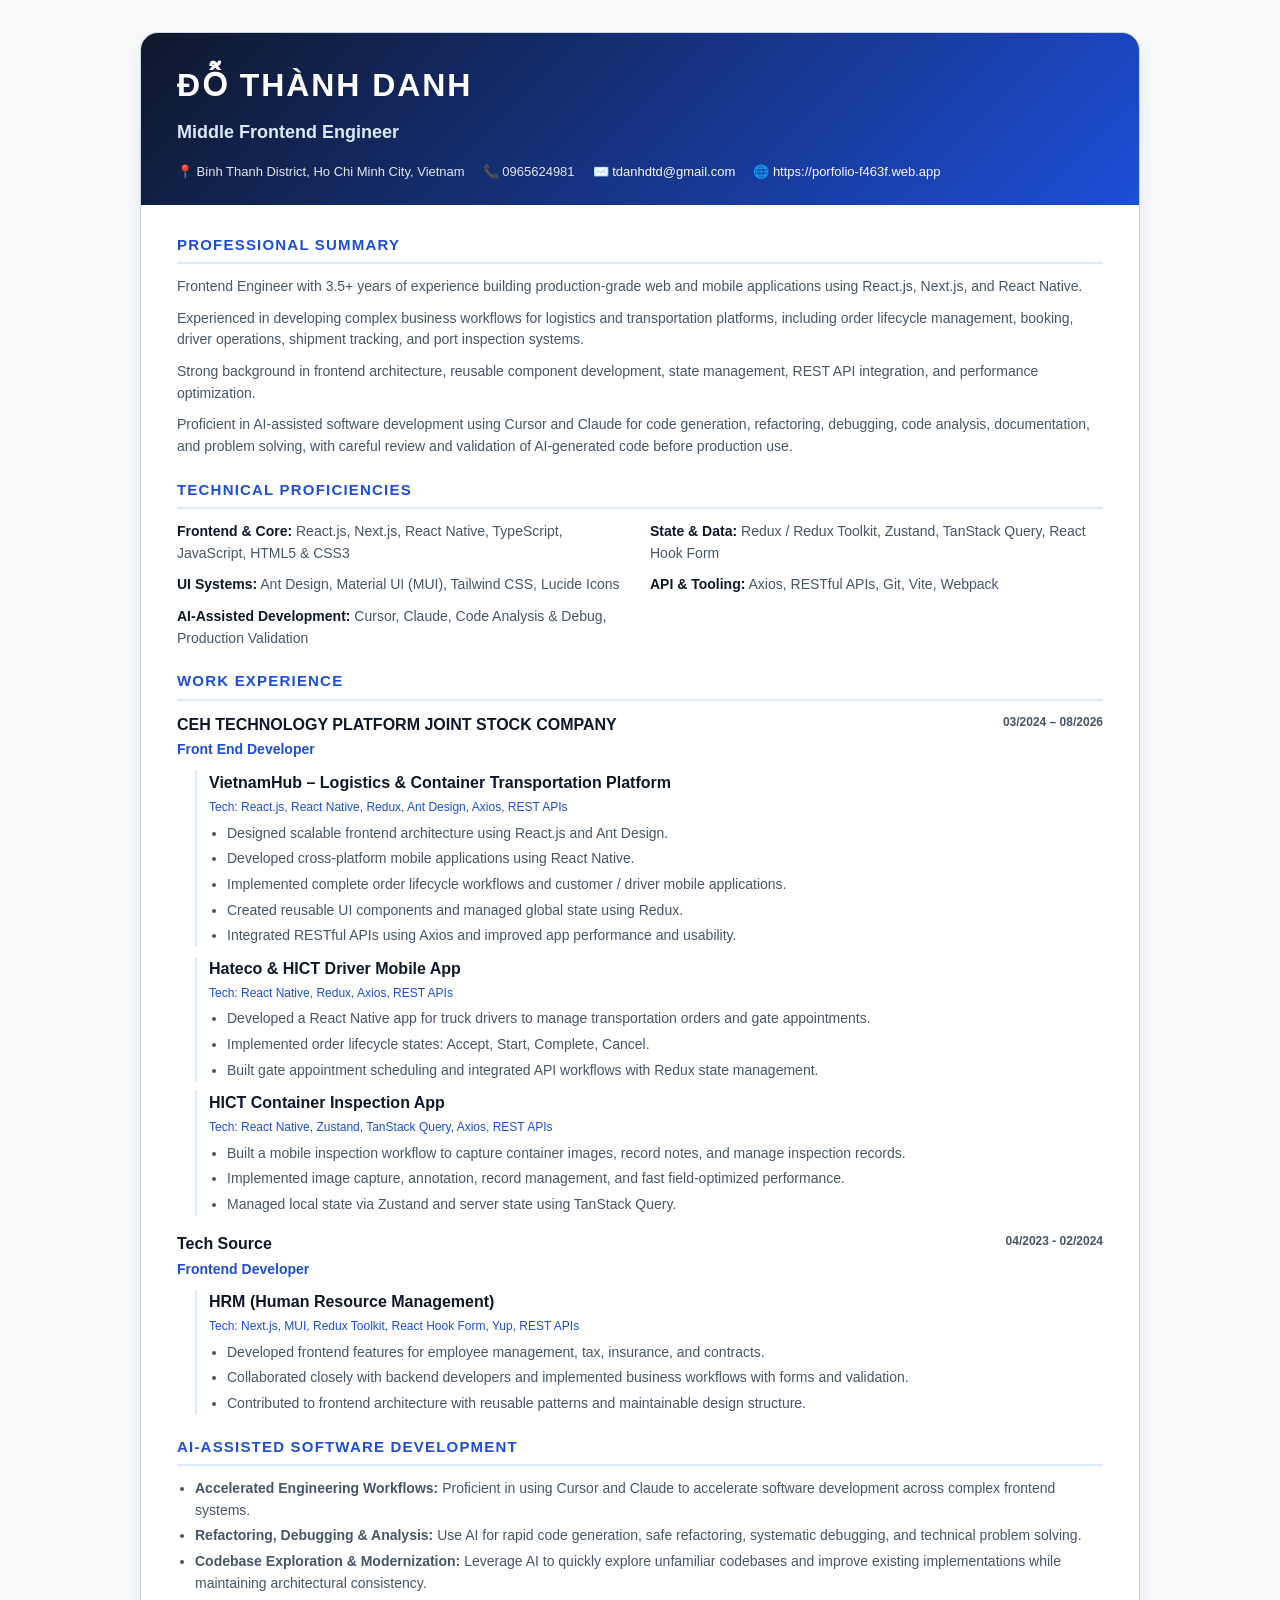
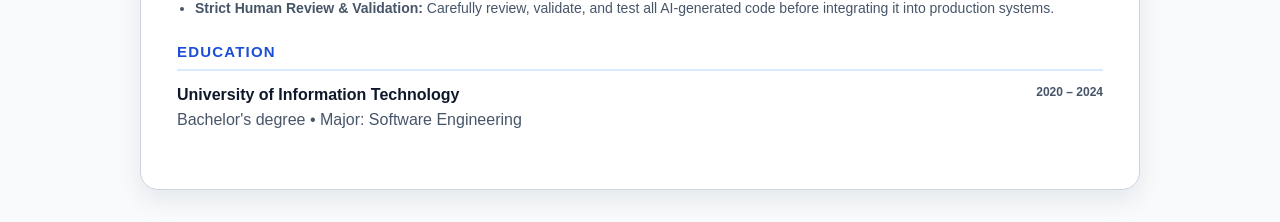
==== public/CV_Do_Thanh_Danh_Frontend_Engineer.html @ 3143d305 "feat: add portfolio data, types, and CV download functionality - Created portfolioData.ts to store p" ====
<!DOCTYPE html>
<html lang="en">
  <head>
    <meta charset="UTF-8" />
    <meta name="viewport" content="width=device-width, initial-scale=1.0" />
    <title>CV - Đỗ Thành Danh | Frontend Engineer</title>
    <style>
      :root {
        --bg: #f8fafc;
        --panel: #ffffff;
        --primary: #1d4ed8;
        --primary-soft: #dbeafe;
        --text: #0f172a;
        --muted: #475569;
        --line: #cbd5e1;
        --accent: #0f172a;
      }

      * { box-sizing: border-box; }
      body {
        margin: 0;
        background: var(--bg);
        color: var(--text);
        font-family: Arial, Helvetica, sans-serif;
        line-height: 1.55;
      }
      .page {
        max-width: 1000px;
        margin: 32px auto;
        background: var(--panel);
        border: 1px solid var(--line);
        box-shadow: 0 10px 25px rgba(15, 23, 42, 0.08);
        border-radius: 18px;
        overflow: hidden;
      }
      .header {
        background: linear-gradient(135deg, #0f172a 0%, #1d4ed8 100%);
        color: white;
        padding: 28px 36px 22px;
      }
      h1 {
        margin: 0;
        font-size: 32px;
        letter-spacing: 0.06em;
        text-transform: uppercase;
      }
      .subtitle {
        margin-top: 8px;
        font-size: 18px;
        color: #dbeafe;
        font-weight: 600;
      }
      .contact {
        display: flex;
        flex-wrap: wrap;
        gap: 10px 18px;
        margin-top: 16px;
        font-size: 13px;
        color: #e2e8f0;
      }
      .contact span {
        white-space: nowrap;
      }
      .contact a { color: #f8fafc; text-decoration: none; }

      .content {
        padding: 28px 36px 36px;
      }
      .section {
        margin-bottom: 20px;
      }
      .section-title {
        font-size: 15px;
        font-weight: 700;
        letter-spacing: 0.08em;
        text-transform: uppercase;
        color: var(--primary);
        border-bottom: 2px solid var(--primary-soft);
        padding-bottom: 6px;
        margin-bottom: 12px;
      }
      p {
        margin: 0 0 10px;
        color: var(--muted);
        font-size: 14px;
      }
      .skills-grid {
        display: grid;
        grid-template-columns: 1fr 1fr;
        gap: 10px 20px;
      }
      .skill-row {
        font-size: 14px;
        color: var(--muted);
      }
      .skill-row strong {
        color: var(--accent);
      }
      .job {
        margin-bottom: 16px;
      }
      .job-header {
        display: flex;
        justify-content: space-between;
        align-items: flex-start;
        gap: 16px;
        margin-bottom: 6px;
      }
      .company {
        font-size: 16px;
        font-weight: 700;
        color: var(--accent);
      }
      .role {
        font-size: 14px;
        color: var(--primary);
        font-weight: 700;
        margin-top: 2px;
      }
      .period {
        font-size: 12px;
        color: var(--muted);
        font-weight: 700;
        white-space: nowrap;
      }
      .summary {
        font-size: 13px;
        font-style: italic;
        color: var(--muted);
        margin: 0 0 8px;
      }
      .project {
        margin: 10px 0 0 18px;
        padding-left: 12px;
        border-left: 2px solid #dbeafe;
      }
      .project-name {
        font-weight: 700;
        color: var(--accent);
      }
      .project-tech {
        display: block;
        margin-top: 2px;
        font-size: 12px;
        color: var(--primary);
      }
      ul {
        margin: 6px 0 0 18px;
        padding: 0;
      }
      li {
        margin-bottom: 4px;
        color: var(--muted);
        font-size: 14px;
      }
      .edu {
        display: flex;
        justify-content: space-between;
        gap: 16px;
        align-items: flex-start;
      }
      .edu-name {
        font-weight: 700;
        color: var(--accent);
      }
      .edu-degree {
        color: var(--muted);
      }
      @media (max-width: 720px) {
        .page { margin: 0; border-radius: 0; }
        .header, .content { padding-left: 22px; padding-right: 22px; }
        .skills-grid { grid-template-columns: 1fr; }
        .job-header, .edu { flex-direction: column; }
      }
    </style>
  </head>
  <body>
    <div class="page">
      <header class="header">
        <h1>Đỗ Thành Danh</h1>
        <div class="subtitle">Middle Frontend Engineer</div>
        <div class="contact">
          <span>📍 Binh Thanh District, Ho Chi Minh City, Vietnam</span>
          <span>📞 0965624981</span>
          <span>✉️ <a href="mailto:tdanhdtd@gmail.com">tdanhdtd@gmail.com</a></span>
          <span>🌐 <a href="https://porfolio-f463f.web.app" target="_blank" rel="noreferrer">https://porfolio-f463f.web.app</a></span>
        </div>
      </header>

      <main class="content">
        <section class="section">
          <div class="section-title">Professional Summary</div>
          <p>Frontend Engineer with 3.5+ years of experience building production-grade web and mobile applications using React.js, Next.js, and React Native.</p>
          <p>Experienced in developing complex business workflows for logistics and transportation platforms, including order lifecycle management, booking, driver operations, shipment tracking, and port inspection systems.</p>
          <p>Strong background in frontend architecture, reusable component development, state management, REST API integration, and performance optimization.</p>
          <p>Proficient in AI-assisted software development using Cursor and Claude for code generation, refactoring, debugging, code analysis, documentation, and problem solving, with careful review and validation of AI-generated code before production use.</p>
        </section>

        <section class="section">
          <div class="section-title">Technical Proficiencies</div>
          <div class="skills-grid">
            <div class="skill-row"><strong>Frontend & Core:</strong> React.js, Next.js, React Native, TypeScript, JavaScript, HTML5 & CSS3</div>
            <div class="skill-row"><strong>State & Data:</strong> Redux / Redux Toolkit, Zustand, TanStack Query, React Hook Form</div>
            <div class="skill-row"><strong>UI Systems:</strong> Ant Design, Material UI (MUI), Tailwind CSS, Lucide Icons</div>
            <div class="skill-row"><strong>API & Tooling:</strong> Axios, RESTful APIs, Git, Vite, Webpack</div>
            <div class="skill-row"><strong>AI-Assisted Development:</strong> Cursor, Claude, Code Analysis & Debug, Production Validation</div>
          </div>
        </section>

        <section class="section">
          <div class="section-title">Work Experience</div>

          <div class="job">
            <div class="job-header">
              <div>
                <div class="company">CEH TECHNOLOGY PLATFORM JOINT STOCK COMPANY</div>
                <div class="role">Front End Developer</div>
              </div>
              <div class="period">03/2024 – 08/2026</div>
            </div>

            <div class="project">
              <div class="project-name">VietnamHub – Logistics & Container Transportation Platform</div>
              <div class="project-tech">Tech: React.js, React Native, Redux, Ant Design, Axios, REST APIs</div>
              <ul>
                <li>Designed scalable frontend architecture using React.js and Ant Design.</li>
                <li>Developed cross-platform mobile applications using React Native.</li>
                <li>Implemented complete order lifecycle workflows and customer / driver mobile applications.</li>
                <li>Created reusable UI components and managed global state using Redux.</li>
                <li>Integrated RESTful APIs using Axios and improved app performance and usability.</li>
              </ul>
            </div>

            <div class="project">
              <div class="project-name">Hateco & HICT Driver Mobile App</div>
              <div class="project-tech">Tech: React Native, Redux, Axios, REST APIs</div>
              <ul>
                <li>Developed a React Native app for truck drivers to manage transportation orders and gate appointments.</li>
                <li>Implemented order lifecycle states: Accept, Start, Complete, Cancel.</li>
                <li>Built gate appointment scheduling and integrated API workflows with Redux state management.</li>
              </ul>
            </div>

            <div class="project">
              <div class="project-name">HICT Container Inspection App</div>
              <div class="project-tech">Tech: React Native, Zustand, TanStack Query, Axios, REST APIs</div>
              <ul>
                <li>Built a mobile inspection workflow to capture container images, record notes, and manage inspection records.</li>
                <li>Implemented image capture, annotation, record management, and fast field-optimized performance.</li>
                <li>Managed local state via Zustand and server state using TanStack Query.</li>
              </ul>
            </div>
          </div>

          <div class="job">
            <div class="job-header">
              <div>
                <div class="company">Tech Source</div>
                <div class="role">Frontend Developer</div>
              </div>
              <div class="period">04/2023 - 02/2024</div>
            </div>

            <div class="project">
              <div class="project-name">HRM (Human Resource Management)</div>
              <div class="project-tech">Tech: Next.js, MUI, Redux Toolkit, React Hook Form, Yup, REST APIs</div>
              <ul>
                <li>Developed frontend features for employee management, tax, insurance, and contracts.</li>
                <li>Collaborated closely with backend developers and implemented business workflows with forms and validation.</li>
                <li>Contributed to frontend architecture with reusable patterns and maintainable design structure.</li>
              </ul>
            </div>
          </div>
        </section>

        <section class="section">
          <div class="section-title">AI-Assisted Software Development</div>
          <ul>
            <li><strong>Accelerated Engineering Workflows:</strong> Proficient in using Cursor and Claude to accelerate software development across complex frontend systems.</li>
            <li><strong>Refactoring, Debugging & Analysis:</strong> Use AI for rapid code generation, safe refactoring, systematic debugging, and technical problem solving.</li>
            <li><strong>Codebase Exploration & Modernization:</strong> Leverage AI to quickly explore unfamiliar codebases and improve existing implementations while maintaining architectural consistency.</li>
            <li><strong>Strict Human Review & Validation:</strong> Carefully review, validate, and test all AI-generated code before integrating it into production systems.</li>
          </ul>
        </section>

        <section class="section">
          <div class="section-title">Education</div>
          <div class="edu">
            <div>
              <div class="edu-name">University of Information Technology</div>
              <div class="edu-degree">Bachelor's degree • Major: Software Engineering</div>
            </div>
            <div class="period">2020 – 2024</div>
          </div>
        </section>
      </main>
    </div>
  </body>
</html>
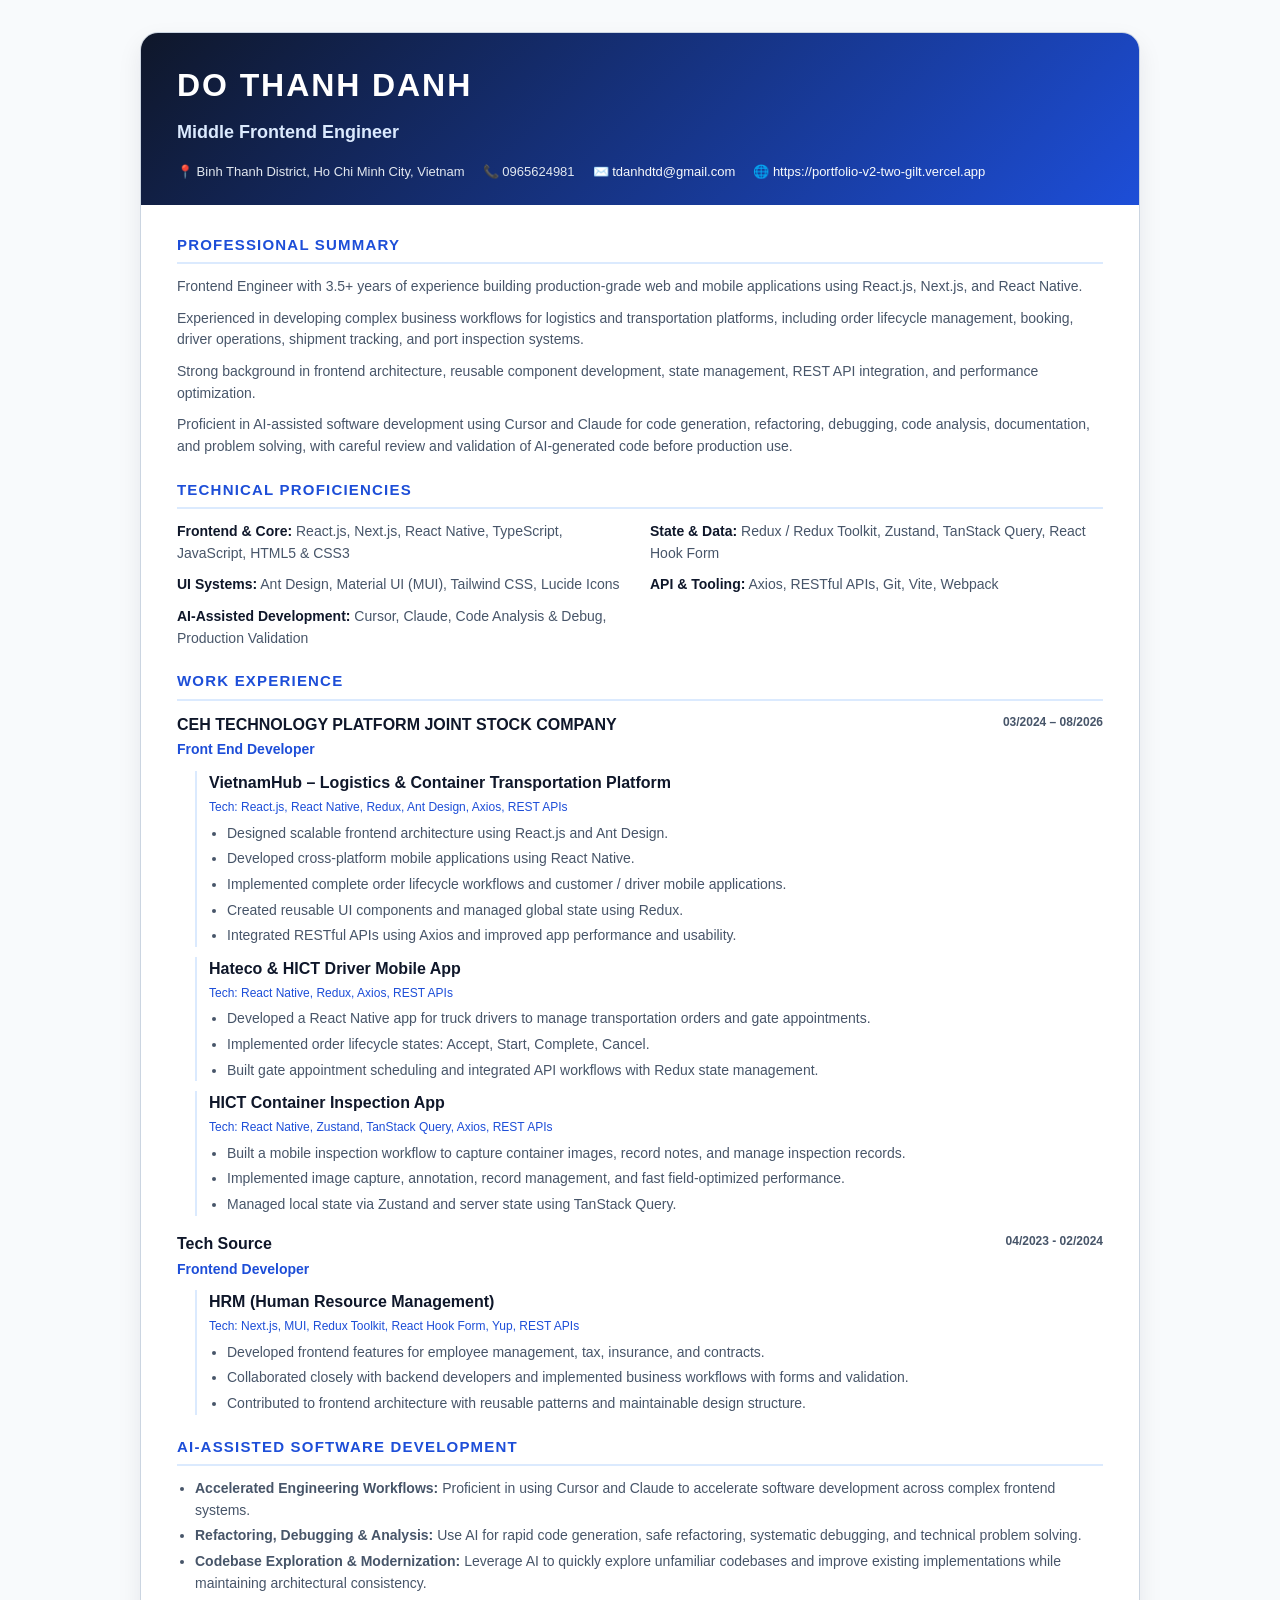
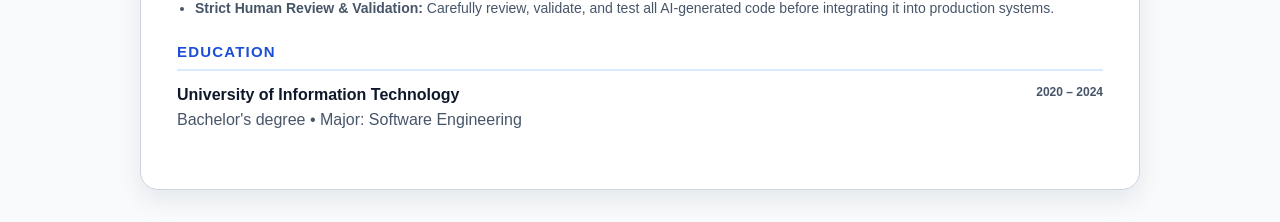
==== commit 149d72dd: "fix: update name formatting to DO THANH Danh across portfolio and CV" ====
--- a/public/CV_Do_Thanh_Danh_Frontend_Engineer.html
+++ b/public/CV_Do_Thanh_Danh_Frontend_Engineer.html
@@ -3,7 +3,7 @@
   <head>
     <meta charset="UTF-8" />
     <meta name="viewport" content="width=device-width, initial-scale=1.0" />
-    <title>CV - Đỗ Thành Danh | Frontend Engineer</title>
+    <title>CV - DO THANH Danh | Frontend Engineer</title>
     <style>
       :root {
         --bg: #f8fafc;
@@ -177,13 +177,13 @@
   <body>
     <div class="page">
       <header class="header">
-        <h1>Đỗ Thành Danh</h1>
+        <h1>DO THANH Danh</h1>
         <div class="subtitle">Middle Frontend Engineer</div>
         <div class="contact">
           <span>📍 Binh Thanh District, Ho Chi Minh City, Vietnam</span>
           <span>📞 0965624981</span>
           <span>✉️ <a href="mailto:tdanhdtd@gmail.com">tdanhdtd@gmail.com</a></span>
-          <span>🌐 <a href="https://porfolio-f463f.web.app" target="_blank" rel="noreferrer">https://porfolio-f463f.web.app</a></span>
+          <span>🌐 <a href="https://portfolio-v2-two-gilt.vercel.app" target="_blank" rel="noreferrer">https://portfolio-v2-two-gilt.vercel.app</a></span>
         </div>
       </header>
 
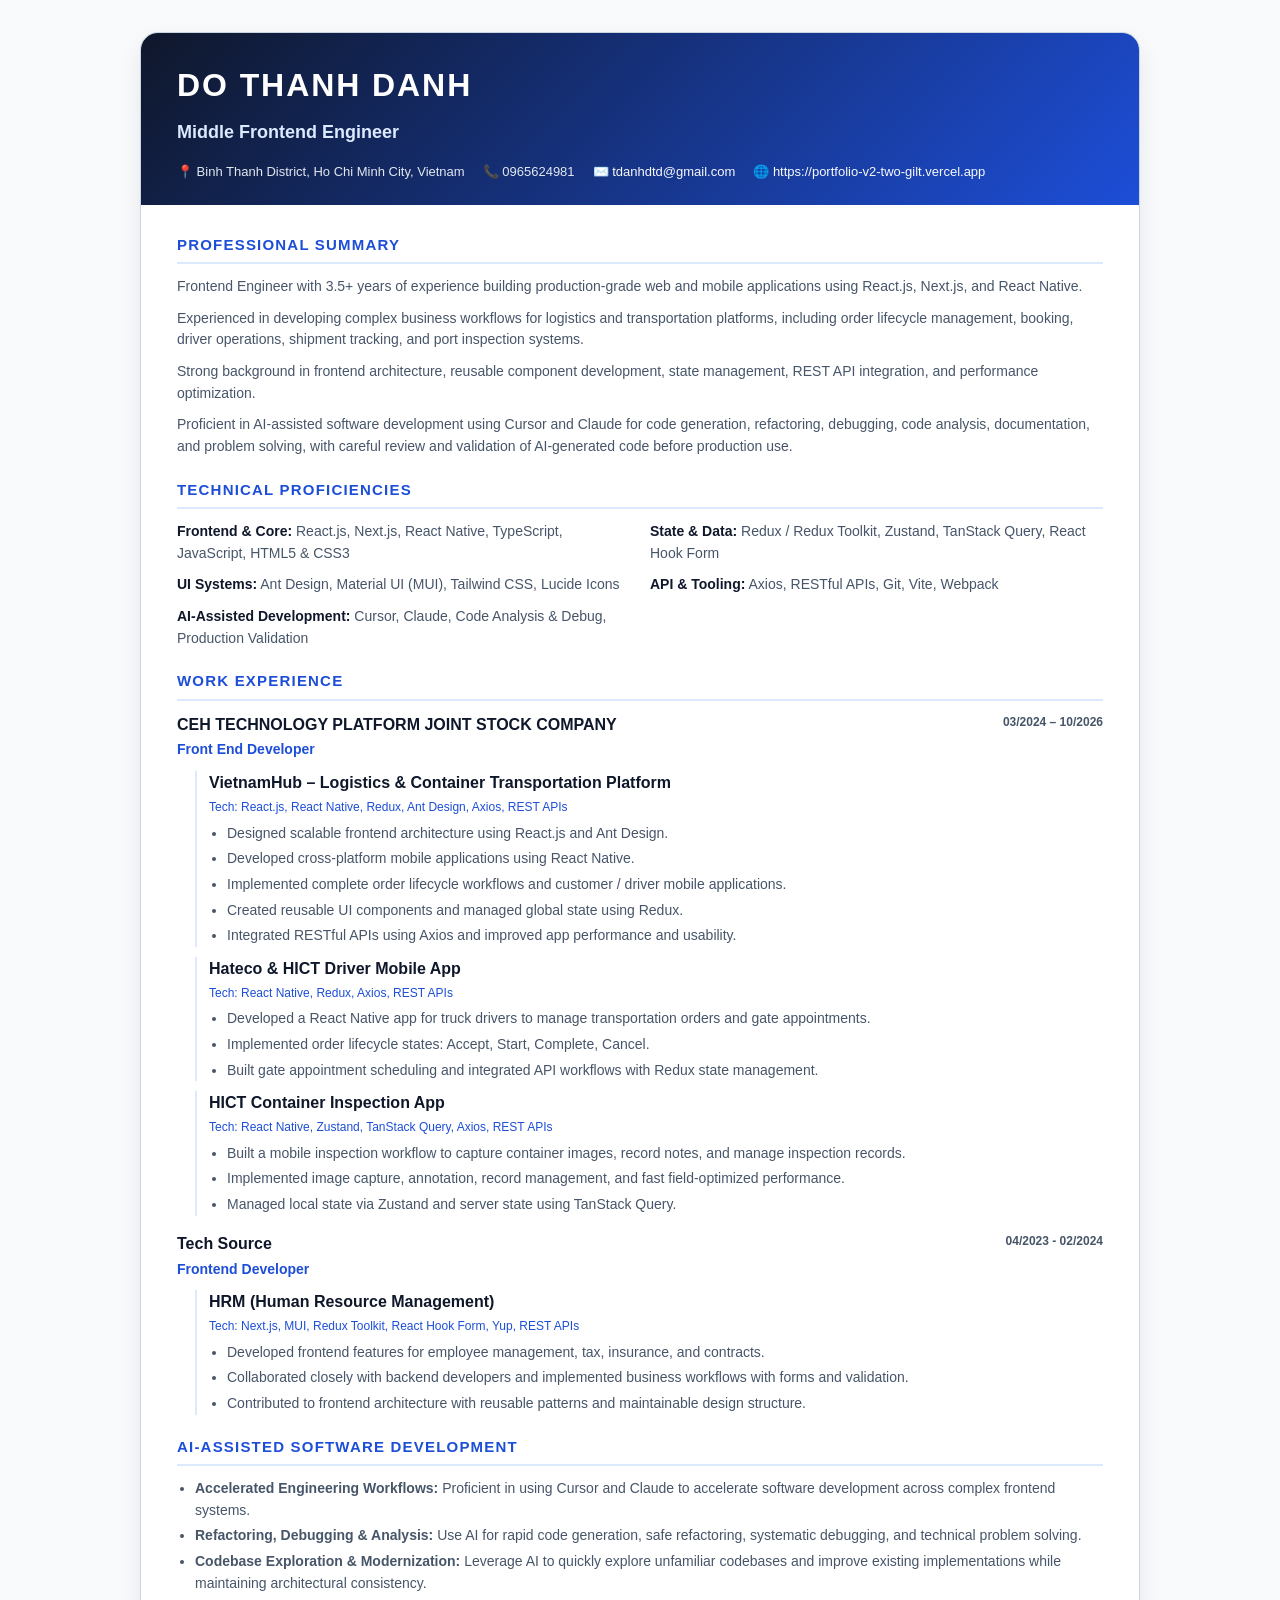
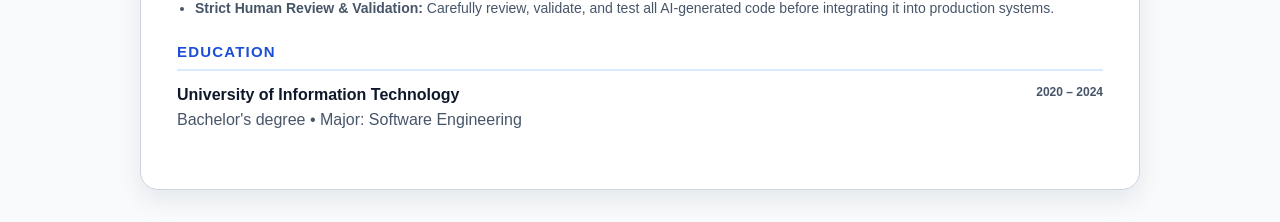
==== commit f03bb714: "fix: update employment period for Front End Developer role at CEH Technology Platform" ====
--- a/public/CV_Do_Thanh_Danh_Frontend_Engineer.html
+++ b/public/CV_Do_Thanh_Danh_Frontend_Engineer.html
@@ -216,7 +216,7 @@
                 <div class="company">CEH TECHNOLOGY PLATFORM JOINT STOCK COMPANY</div>
                 <div class="role">Front End Developer</div>
               </div>
-              <div class="period">03/2024 – 08/2026</div>
+              <div class="period">03/2024 – 10/2026</div>
             </div>
 
             <div class="project">
